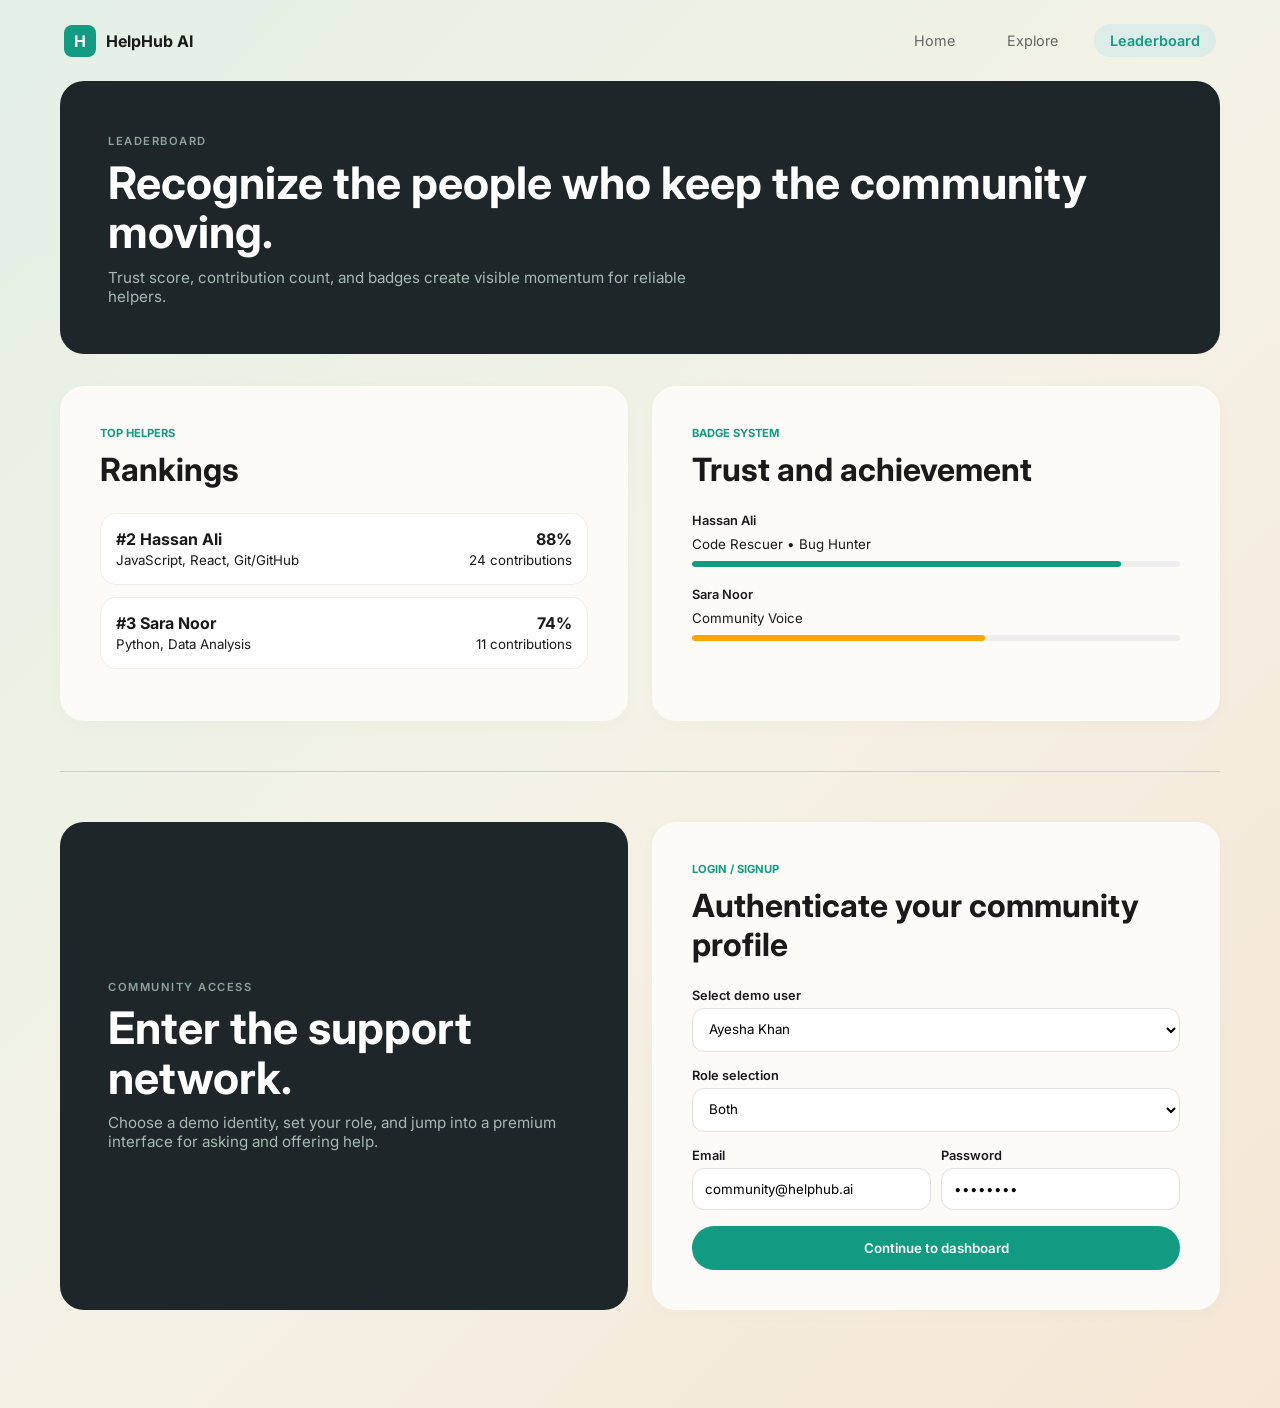
==== Component/Ranking.html @ 33d084b5 "all done" ====
<!DOCTYPE html>
<html lang="en">
<head>
    <meta charset="UTF-8">
    <meta name="viewport" content="width=device-width, initial-scale=1.0">
    <title>HelpHub AI - Full Platform Design</title>
    <link href="https://fonts.googleapis.com/css2?family=Inter:wght@400;500;600;700&display=swap" rel="stylesheet">
    <style>
        /* --- Global Styles --- */
        :root {
            --primary-green: #129b82;
            --dark-bg: #1e2629;
            --light-card: #fcfbf7;
            --text-main: #1a1a1a;
            --text-muted: #666;
            --bg-gradient: linear-gradient(135deg, #e4f0e6 0%, #f4f2e6 50%, #f6e6d5 100%);
        }

        * { margin: 0; padding: 0; box-sizing: border-box; font-family: 'Inter', sans-serif; }

        body {
            background: var(--bg-gradient);
            min-height: 100vh;
            color: var(--text-main);
            padding-bottom: 50px;
        }

        .container { max-width: 1200px; margin: 0 auto; padding: 0 20px; }

        /* --- Navigation --- */
        nav {
            display: flex;
            justify-content: space-between;
            align-items: center;
            padding: 1.5rem 4rem;
        }

        .logo { display: flex; align-items: center; gap: 10px; font-weight: 700; }
        .logo-icon {
            background: var(--primary-green); color: white;
            width: 32px; height: 32px; border-radius: 8px;
            display: flex; justify-content: center; align-items: center;
        }

        .nav-links { display: flex; gap: 20px; }
        .nav-links a { 
            text-decoration: none; color: var(--text-muted); font-size: 0.9rem; 
            padding: 8px 16px; border-radius: 20px; transition: 0.3s;
        }
        .nav-links a.active { background: #dcece8; color: var(--primary-green); font-weight: 600; }

        /* --- Hero Banner (Used in all pages) --- */
        .hero-banner {
            background: var(--dark-bg);
            color: white;
            padding: 3rem;
            border-radius: 24px;
            margin-bottom: 2rem;
        }

        .hero-banner span {
            font-size: 0.7rem; text-transform: uppercase;
            letter-spacing: 1.5px; color: #8da39b; font-weight: 600;
        }

        .hero-banner h1 { font-size: 2.8rem; margin: 10px 0; line-height: 1.1; }
        .hero-banner p { color: #a8b8b3; font-size: 0.95rem; max-width: 600px; }

        /* --- Grid Layouts --- */
        .page-grid {
            display: grid;
            grid-template-columns: 1fr 1fr;
            gap: 1.5rem;
            margin-bottom: 3rem;
        }

        .explore-grid {
            display: grid;
            grid-template-columns: 300px 1fr;
            gap: 1.5rem;
        }

        /* --- Card Styles --- */
        .card {
            background: var(--light-card);
            padding: 2.5rem;
            border-radius: 24px;
            box-shadow: 0 4px 20px rgba(0,0,0,0.02);
        }

        .section-tag {
            font-size: 0.7rem; color: var(--primary-green);
            text-transform: uppercase; font-weight: 700; margin-bottom: 10px; display: block;
        }

        .card h2 { font-size: 2rem; margin-bottom: 1.5rem; }

        /* --- Form Elements --- */
        .form-group { margin-bottom: 1rem; }
        label { display: block; font-size: 0.8rem; font-weight: 600; margin-bottom: 5px; }
        input, select {
            width: 100%; padding: 12px; border: 1px solid #e0e0e0;
            border-radius: 12px; outline: none; background: white;
        }

        .btn {
            width: 100%; background: var(--primary-green); color: white;
            border: none; padding: 14px; border-radius: 25px;
            font-weight: 600; cursor: pointer; transition: 0.3s;
        }

        /* --- Leaderboard/Feed Items --- */
        .item-row {
            background: white; padding: 15px; border-radius: 16px;
            margin-bottom: 12px; border: 1px solid #f0eee8;
            display: flex; justify-content: space-between; align-items: center;
        }

        .progress-bar {
            width: 100%; height: 6px; background: #eee;
            border-radius: 10px; margin-top: 8px; overflow: hidden;
        }
        .progress-fill { height: 100%; background: var(--primary-green); border-radius: 10px; }

        /* --- Responsive --- */
        @media (max-width: 900px) {
            .page-grid, .explore-grid { grid-template-columns: 1fr; }
            nav { padding: 1rem 2rem; }
            .hero-banner h1 { font-size: 2rem; }
        }
    </style>
</head>
<body>

    <nav>
        <div class="logo">
            <div class="logo-icon">H</div> HelpHub AI
        </div>
        <div class="nav-links">
            <a href="./index.html">Home</a>
            <a href="./Explore.html">Explore</a>
            <a href="./Ranking.html" class="active">Leaderboard</a>
        </div>
    </nav>

    <div class="container">

        <div id="leaderboard">
            <div class="hero-banner">
                <span>Leaderboard</span>
                <h1>Recognize the people who keep the community moving.</h1>
                <p>Trust score, contribution count, and badges create visible momentum for reliable helpers.</p>
            </div>

            <div class="page-grid">
                <div class="card">
                    <span class="section-tag">Top Helpers</span>
                    <h2>Rankings</h2>
                    
                    <div class="item-row">
                        <div>
                            <strong>#2 Hassan Ali</strong><br>
                            <small>JavaScript, React, Git/GitHub</small>
                        </div>
                        <div style="text-align: right;">
                            <strong>88%</strong><br><small>24 contributions</small>
                        </div>
                    </div>

                    <div class="item-row">
                        <div>
                            <strong>#3 Sara Noor</strong><br>
                            <small>Python, Data Analysis</small>
                        </div>
                        <div style="text-align: right;">
                            <strong>74%</strong><br><small>11 contributions</small>
                        </div>
                    </div>
                </div>

                <div class="card">
                    <span class="section-tag">Badge System</span>
                    <h2>Trust and achievement</h2>

                    <div class="form-group">
                        <label>Hassan Ali</label>
                        <small>Code Rescuer • Bug Hunter</small>
                        <div class="progress-bar"><div class="progress-fill" style="width: 88%;"></div></div>
                    </div>

                    <div class="form-group" style="margin-top: 20px;">
                        <label>Sara Noor</label>
                        <small>Community Voice</small>
                        <div class="progress-bar"><div class="progress-fill" style="width: 60%; background: orange;"></div></div>
                    </div>
                </div>
            </div>
        </div>

        <hr style="margin: 50px 0; border: 0; border-top: 1px solid #ccc;">

        <div id="login" class="page-grid">
            <div class="hero-banner" style="margin-bottom: 0; display: flex; flex-direction: column; justify-content: center;">
                <span>Community Access</span>
                <h1>Enter the support network.</h1>
                <p>Choose a demo identity, set your role, and jump into a premium interface for asking and offering help.</p>
            </div>

            <div class="card">
                <span class="section-tag">Login / Signup</span>
                <h2>Authenticate your community profile</h2>
                <div class="form-group">
                    <label>Select demo user</label>
                    <select><option>Ayesha Khan</option></select>
                </div>
                <div class="form-group">
                    <label>Role selection</label>
                    <select><option>Both</option></select>
                </div>
                <div style="display: flex; gap: 10px;">
                    <div class="form-group" style="flex: 1;">
                        <label>Email</label>
                        <input type="text" value="community@helphub.ai" readonly>
                    </div>
                    <div class="form-group" style="flex: 1;">
                        <label>Password</label>
                        <input type="password" value="********" readonly>
                    </div>
                </div>
                <button class="btn">Continue to dashboard</button>
            </div>
        </div>

    </div>

</body>
</html>
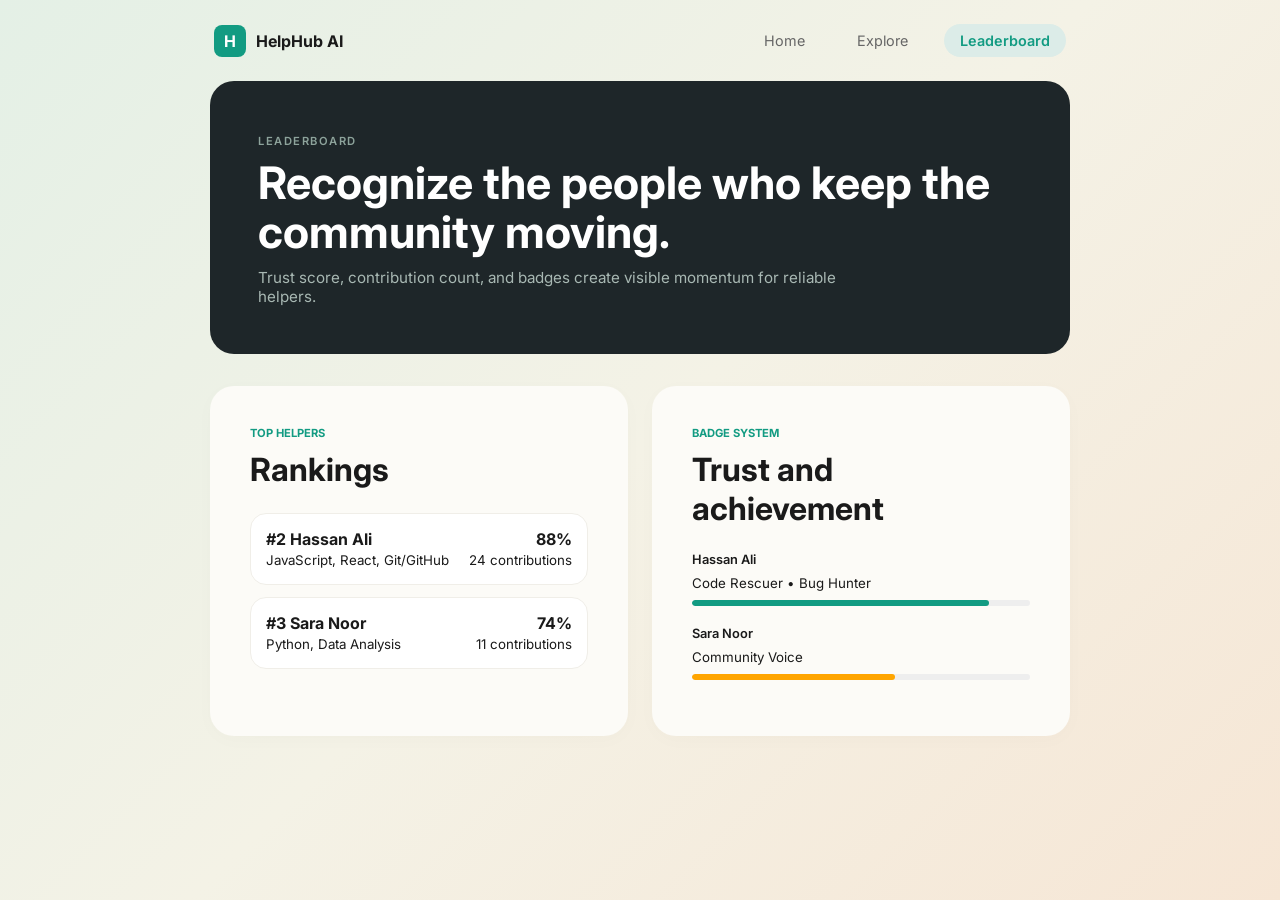
==== commit 98daec49: "error done" ====
--- a/Component/Ranking.html
+++ b/Component/Ranking.html
@@ -23,9 +23,12 @@
             min-height: 100vh;
             color: var(--text-main);
             padding-bottom: 50px;
-        }
-
-        .container { max-width: 1200px; margin: 0 auto; padding: 0 20px; }
+            margin: 0px 150px;
+        }
+
+        .container {  
+            margin: 0% 40px;
+             padding: 0 20px; }
 
         /* --- Navigation --- */
         nav {
@@ -197,40 +200,7 @@
             </div>
         </div>
 
-        <hr style="margin: 50px 0; border: 0; border-top: 1px solid #ccc;">
-
-        <div id="login" class="page-grid">
-            <div class="hero-banner" style="margin-bottom: 0; display: flex; flex-direction: column; justify-content: center;">
-                <span>Community Access</span>
-                <h1>Enter the support network.</h1>
-                <p>Choose a demo identity, set your role, and jump into a premium interface for asking and offering help.</p>
-            </div>
-
-            <div class="card">
-                <span class="section-tag">Login / Signup</span>
-                <h2>Authenticate your community profile</h2>
-                <div class="form-group">
-                    <label>Select demo user</label>
-                    <select><option>Ayesha Khan</option></select>
-                </div>
-                <div class="form-group">
-                    <label>Role selection</label>
-                    <select><option>Both</option></select>
-                </div>
-                <div style="display: flex; gap: 10px;">
-                    <div class="form-group" style="flex: 1;">
-                        <label>Email</label>
-                        <input type="text" value="community@helphub.ai" readonly>
-                    </div>
-                    <div class="form-group" style="flex: 1;">
-                        <label>Password</label>
-                        <input type="password" value="********" readonly>
-                    </div>
-                </div>
-                <button class="btn">Continue to dashboard</button>
-            </div>
-        </div>
-
+    
     </div>
 
 </body>
